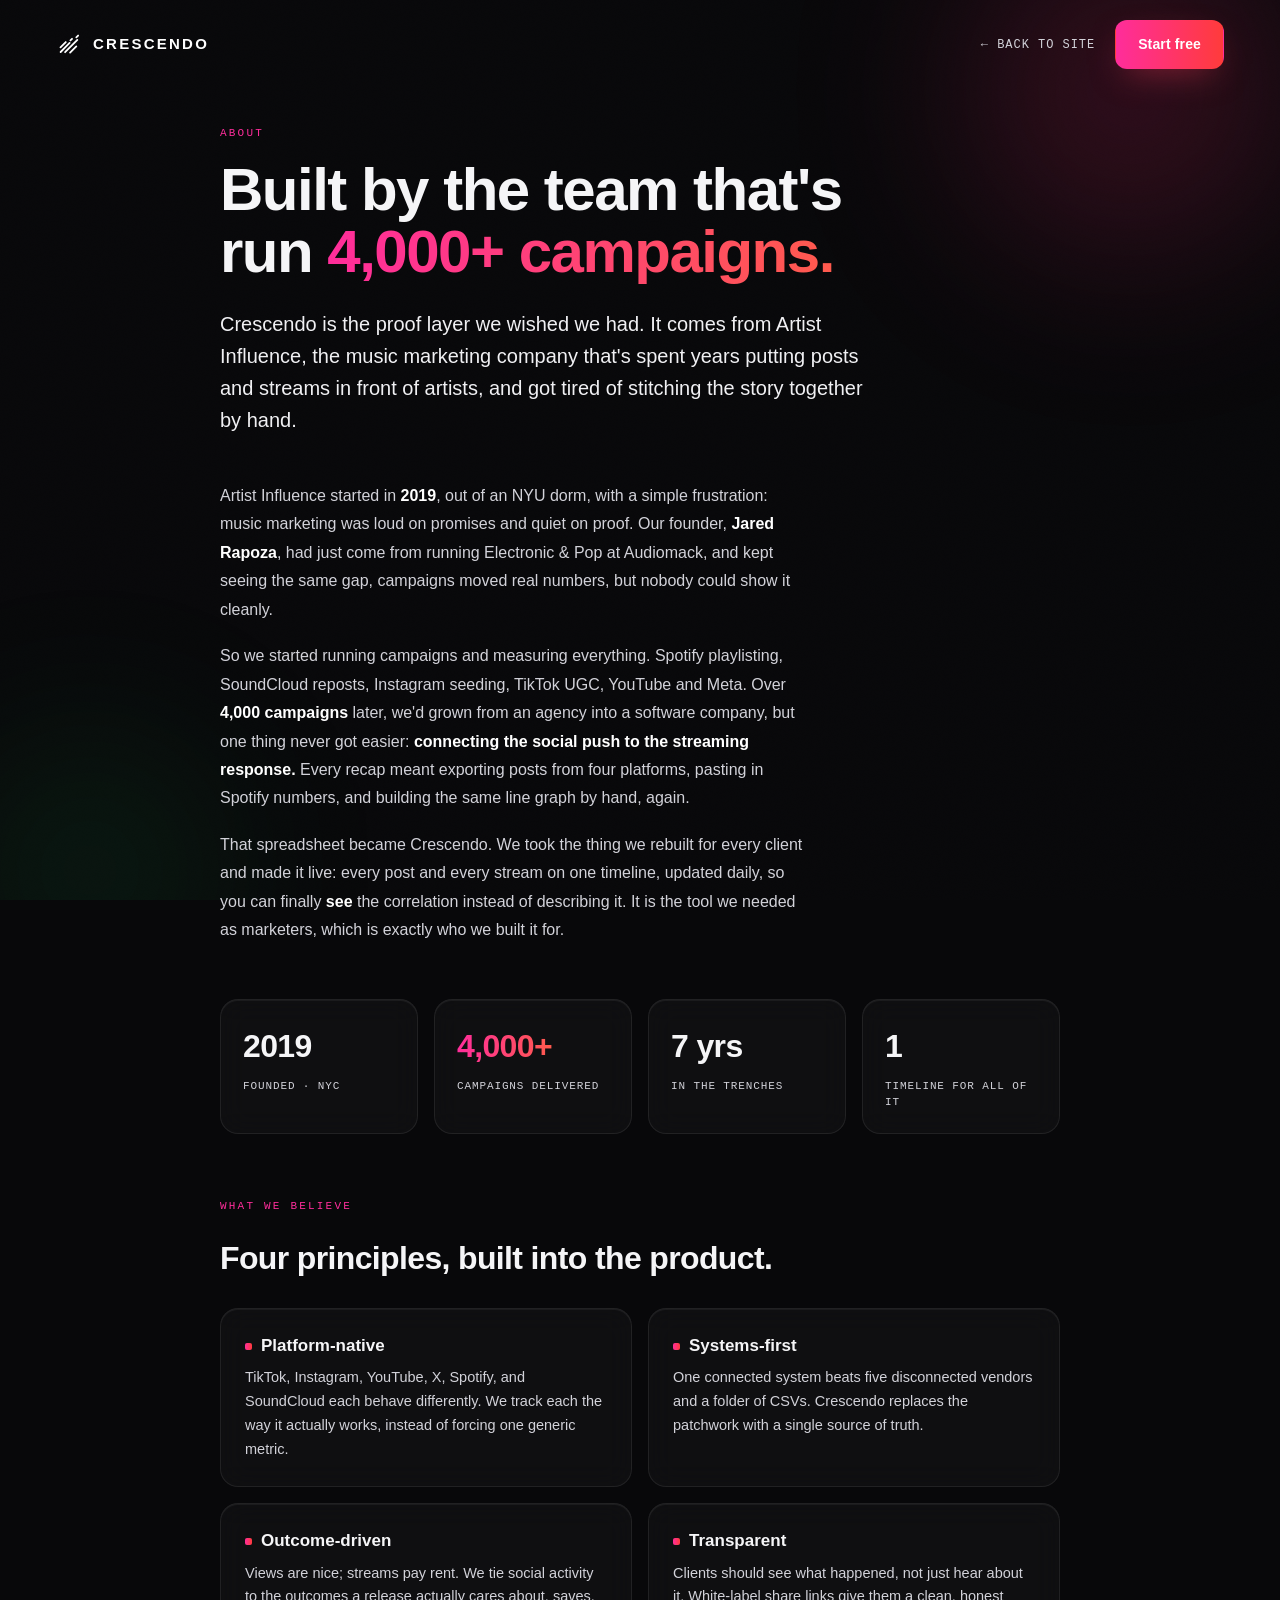
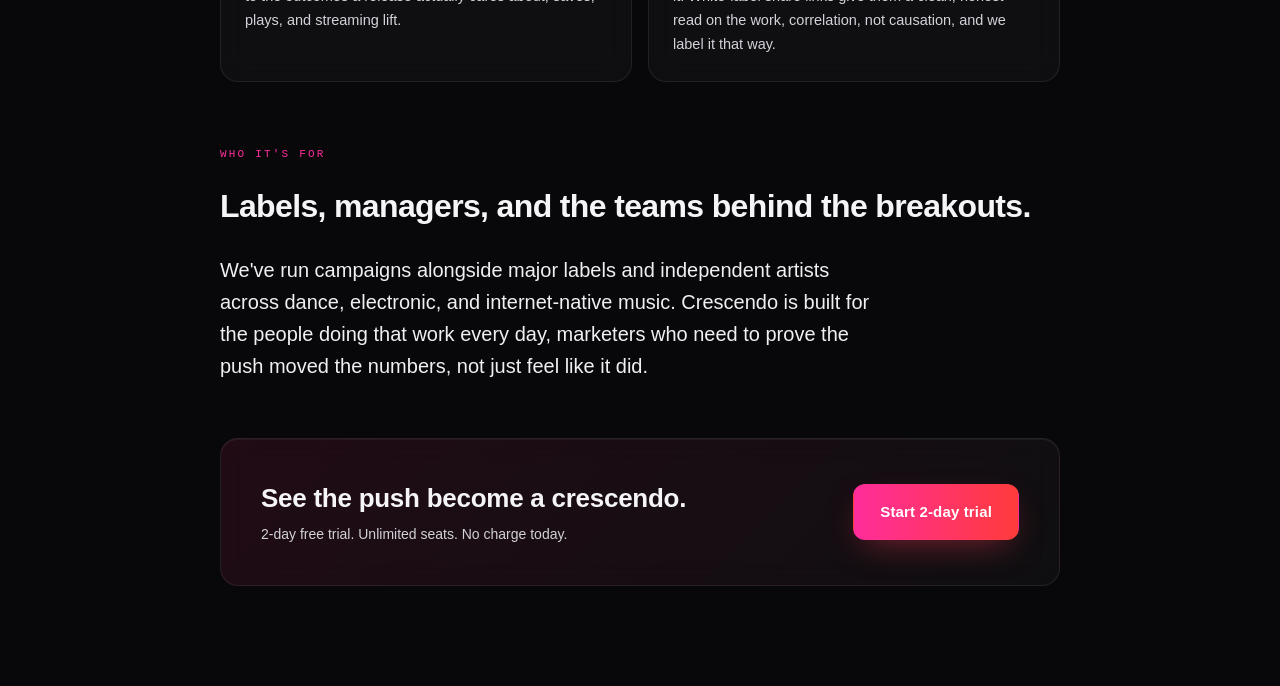
==== about.html @ 893dae6a "Add About, Use Cases, Contact pages; login legal footer - about.html: Crescendo story grounded in re" ====
<!doctype html>
<html lang="en">
<head>
<meta charset="UTF-8" />
<meta name="viewport" content="width=device-width, initial-scale=1, viewport-fit=cover" />
<meta name="theme-color" content="#08080a" />
<meta name="robots" content="noindex" />
<link rel="icon" href="/favicon.ico" sizes="any" />
<link rel="icon" type="image/svg+xml" href="/favicon.svg" />
<link rel="apple-touch-icon" href="/apple-touch-icon.png" />
<title>About — Crescendo</title>
<link rel="stylesheet" href="/auth.css" />
<style>
.topbar{position:relative;z-index:5;display:flex;align-items:center;justify-content:space-between;padding:20px clamp(20px,5vw,56px)}
.topbar .right{display:flex;align-items:center;gap:20px}
.topbar .back{font-family:var(--mono);font-size:12px;letter-spacing:.08em;text-transform:uppercase;color:var(--faint)}
.topbar .back:hover{color:#fff}
main{position:relative;z-index:5;max-width:920px;margin:0 auto;padding:30px clamp(20px,5vw,40px) 100px}
.eyebrow{font-family:var(--mono);font-size:11px;letter-spacing:.2em;text-transform:uppercase;color:var(--pink)}
.hero h1{font-size:clamp(34px,6vw,60px);font-weight:800;letter-spacing:-.025em;line-height:1.04;margin:16px 0 0}
.hero h1 .a{background:linear-gradient(90deg,#ff2d9b,#ff5a4d);-webkit-background-clip:text;background-clip:text;color:transparent}
.lead{color:var(--muted);font-size:clamp(17px,2vw,20px);line-height:1.6;margin:24px 0 0;max-width:60ch}
.prose{margin:46px 0 0}
.prose p{color:var(--faint);font-size:16px;line-height:1.78;margin:18px 0;max-width:66ch}
.prose strong{color:#fff;font-weight:700}
.stats{display:grid;grid-template-columns:repeat(4,1fr);gap:16px;margin:54px 0}
@media (max-width:720px){.stats{grid-template-columns:repeat(2,1fr)}}
.stat{padding:22px}
.stat .n{font-size:32px;font-weight:800;letter-spacing:-.02em}
.stat .n .a{background:linear-gradient(90deg,#ff2d9b,#ff5a4d);-webkit-background-clip:text;background-clip:text;color:transparent}
.stat .l{color:var(--faint);font-family:var(--mono);font-size:11px;letter-spacing:.08em;text-transform:uppercase;margin-top:8px}
.h2{font-size:clamp(24px,3.4vw,32px);font-weight:800;letter-spacing:-.02em;margin:18px 0 6px}
.vals{display:grid;grid-template-columns:1fr 1fr;gap:16px;margin:26px 0 0}
@media (max-width:720px){.vals{grid-template-columns:1fr}}
.val{padding:24px}
.val h3{font-size:17px;font-weight:800;margin-bottom:8px}
.val h3 .dot{display:inline-block;width:7px;height:7px;border-radius:2px;background:var(--grad);margin-right:9px;vertical-align:middle}
.val p{color:var(--faint);font-size:14.5px;line-height:1.65}
.cta-band{margin-top:56px;padding:40px;display:flex;align-items:center;justify-content:space-between;gap:24px;flex-wrap:wrap;text-align:left;
  background:linear-gradient(135deg,rgba(255,45,120,.1),var(--surface-1))}
.cta-band h3{font-size:clamp(20px,2.6vw,26px);font-weight:800;letter-spacing:-.01em}
.cta-band p{color:var(--faint);font-size:14px;margin-top:6px}
.section{margin-top:58px}
</style>
</head>
<body>
<div class="ambient"><i class="a1"></i><i class="a2"></i></div>
<div class="grain"></div>
<div class="cursor-dot" id="cdot"></div>

<header class="topbar">
  <a class="logo" href="/" aria-label="Crescendo home">
    <svg class="mark" viewBox="0 0 100 100" fill="none" stroke="#fff" stroke-width="7" stroke-linecap="round"><line x1="17.3" y1="59.2" x2="37.6" y2="38.8"/><line x1="17.8" y1="76.9" x2="52.4" y2="42.2"/><line x1="35" y1="77.7" x2="82.1" y2="30.5"/><line x1="54.2" y1="79.2" x2="78.1" y2="55.5"/><line x1="55.5" y1="32.6" x2="61.7" y2="26.3"/><line x1="78.2" y1="20.4" x2="85" y2="13.6"/></svg>
    CRESCENDO
  </a>
  <div class="right"><a class="back" href="/">← Back to site</a><a class="btn btn-primary" href="/checkout.html?plan=growth">Start free</a></div>
</header>

<main>
  <section class="hero">
    <span class="eyebrow">About</span>
    <h1>Built by the team that's<br>run <span class="a">4,000+ campaigns.</span></h1>
    <p class="lead">Crescendo is the proof layer we wished we had. It comes from Artist Influence, the music marketing company that's spent years putting posts and streams in front of artists, and got tired of stitching the story together by hand.</p>
  </section>

  <section class="prose">
    <p>Artist Influence started in <strong>2019</strong>, out of an NYU dorm, with a simple frustration: music marketing was loud on promises and quiet on proof. Our founder, <strong>Jared Rapoza</strong>, had just come from running Electronic &amp; Pop at Audiomack, and kept seeing the same gap, campaigns moved real numbers, but nobody could show it cleanly.</p>
    <p>So we started running campaigns and measuring everything. Spotify playlisting, SoundCloud reposts, Instagram seeding, TikTok UGC, YouTube and Meta. Over <strong>4,000 campaigns</strong> later, we'd grown from an agency into a software company, but one thing never got easier: <strong>connecting the social push to the streaming response.</strong> Every recap meant exporting posts from four platforms, pasting in Spotify numbers, and building the same line graph by hand, again.</p>
    <p>That spreadsheet became Crescendo. We took the thing we rebuilt for every client and made it live: every post and every stream on one timeline, updated daily, so you can finally <strong>see</strong> the correlation instead of describing it. It is the tool we needed as marketers, which is exactly who we built it for.</p>
  </section>

  <div class="stats">
    <div class="glass stat"><div class="n">2019</div><div class="l">Founded · NYC</div></div>
    <div class="glass stat"><div class="n"><span class="a">4,000+</span></div><div class="l">Campaigns delivered</div></div>
    <div class="glass stat"><div class="n">7 yrs</div><div class="l">In the trenches</div></div>
    <div class="glass stat"><div class="n">1</div><div class="l">Timeline for all of it</div></div>
  </div>

  <section class="section">
    <span class="eyebrow">What we believe</span>
    <div class="h2">Four principles, built into the product.</div>
    <div class="vals">
      <div class="glass val"><h3><span class="dot"></span>Platform-native</h3><p>TikTok, Instagram, YouTube, X, Spotify, and SoundCloud each behave differently. We track each the way it actually works, instead of forcing one generic metric.</p></div>
      <div class="glass val"><h3><span class="dot"></span>Systems-first</h3><p>One connected system beats five disconnected vendors and a folder of CSVs. Crescendo replaces the patchwork with a single source of truth.</p></div>
      <div class="glass val"><h3><span class="dot"></span>Outcome-driven</h3><p>Views are nice; streams pay rent. We tie social activity to the outcomes a release actually cares about, saves, plays, and streaming lift.</p></div>
      <div class="glass val"><h3><span class="dot"></span>Transparent</h3><p>Clients should see what happened, not just hear about it. White-label share links give them a clean, honest read on the work, correlation, not causation, and we label it that way.</p></div>
    </div>
  </section>

  <section class="section">
    <span class="eyebrow">Who it's for</span>
    <div class="h2">Labels, managers, and the teams behind the breakouts.</div>
    <p class="lead">We've run campaigns alongside major labels and independent artists across dance, electronic, and internet-native music. Crescendo is built for the people doing that work every day, marketers who need to prove the push moved the numbers, not just feel like it did.</p>
  </section>

  <div class="glass cta-band">
    <div><h3>See the push become a crescendo.</h3><p>2-day free trial. Unlimited seats. No charge today.</p></div>
    <a class="btn btn-primary btn-lg" href="/checkout.html?plan=growth">Start 2-day trial</a>
  </div>
</main>

<script>
(function(){
  if(matchMedia('(prefers-reduced-motion:reduce)').matches||!matchMedia('(pointer:fine)').matches)return;
  var dot=document.getElementById('cdot');
  addEventListener('mousemove',function(e){dot.style.left=e.clientX+'px';dot.style.top=e.clientY+'px';dot.style.opacity='1';},{passive:true});
  addEventListener('mouseout',function(){dot.style.opacity='0';});
})();
</script>
</body>
</html>
---- auth.css ----
/* Crescendo — shared styles for checkout / login / app (matches index.html brand) */
:root{
  --bg:#08080a; --bg-2:#0c0c0f;
  --surface-1:rgba(255,255,255,.03); --surface-2:rgba(255,255,255,.055); --surface-3:rgba(255,255,255,.08);
  --border:rgba(255,255,255,.08); --border-2:rgba(255,255,255,.14);
  --fg:#f5f5f7; --muted:#f0f0f3; --faint:#d2d2d9;
  --pink:#ff2d9b; --red:#ff3b3b; --grad:linear-gradient(90deg,#ff2d9b,#ff3b3b); --grad-135:linear-gradient(135deg,#ff2d9b,#ff3b3b);
  --green:#1ed760; --glow:rgba(255,59,90,.5);
  --sans:"Helvetica Neue",Helvetica,-apple-system,BlinkMacSystemFont,"SF Pro Display",Arial,sans-serif;
  --mono:"SF Mono",ui-monospace,SFMono-Regular,Menlo,Consolas,monospace;
  --ease:cubic-bezier(.4,0,.2,1);
}
*{margin:0;padding:0;box-sizing:border-box}
html{-webkit-font-smoothing:antialiased;text-rendering:optimizeLegibility}
body{background:var(--bg);color:var(--fg);font-family:var(--sans);min-height:100vh;position:relative;overflow-x:hidden;line-height:1.5}
a{color:inherit;text-decoration:none}
::selection{background:rgba(255,45,120,.3)}
img,svg{display:block}

/* ambient atmosphere */
.ambient{position:fixed;inset:0;z-index:0;pointer-events:none;overflow:hidden}
.ambient i{position:absolute;border-radius:50%;filter:blur(90px);opacity:.55}
.ambient .a1{width:540px;height:540px;background:radial-gradient(circle,rgba(255,45,120,.5),transparent 60%);top:-180px;right:-120px}
.ambient .a2{width:460px;height:460px;background:radial-gradient(circle,rgba(30,215,96,.26),transparent 60%);bottom:-200px;left:-140px}
.grain{position:fixed;inset:0;z-index:1;pointer-events:none;opacity:.025;mix-blend-mode:overlay;
  background-image:url("data:image/svg+xml,%3Csvg xmlns='http://www.w3.org/2000/svg' width='120' height='120'%3E%3Cfilter id='n'%3E%3CfeTurbulence type='fractalNoise' baseFrequency='.85' numOctaves='2'/%3E%3C/filter%3E%3Crect width='100%25' height='100%25' filter='url(%23n)'/%3E%3C/svg%3E")}

/* glass surface */
.glass{background:var(--surface-1);border:1px solid var(--border);border-radius:18px;
  backdrop-filter:blur(14px);-webkit-backdrop-filter:blur(14px);box-shadow:inset 0 1px 0 rgba(255,255,255,.05)}

/* logo lockup */
.logo{display:inline-flex;align-items:center;gap:11px;font-weight:800;letter-spacing:.15em;font-size:15px;color:#fff}
.logo .mark{width:26px;height:26px;flex:none}

/* buttons */
.btn{display:inline-flex;align-items:center;justify-content:center;gap:9px;font-family:var(--sans);font-weight:700;font-size:14px;
  letter-spacing:.01em;border-radius:12px;padding:13px 22px;cursor:pointer;border:1px solid transparent;
  transition:.25s var(--ease);white-space:nowrap;-webkit-appearance:none}
.btn-primary{background:var(--grad);color:#fff;box-shadow:0 12px 34px -12px var(--glow)}
.btn-primary:hover{filter:brightness(1.08);transform:translateY(-1px)}
.btn-ghost{background:var(--surface-2);color:#fff;border-color:var(--border-2)}
.btn-ghost:hover{background:var(--surface-3)}
.btn-block{width:100%}
.btn-lg{padding:16px 26px;font-size:15px}
.btn[disabled]{opacity:.72;cursor:default;transform:none;filter:none}

/* form fields */
.field{margin-bottom:15px}
.field>label{display:block;font-family:var(--mono);font-size:10.5px;letter-spacing:.12em;text-transform:uppercase;color:var(--faint);margin-bottom:8px}
.field input{width:100%;background:var(--surface-1);border:1px solid var(--border-2);border-radius:11px;
  padding:13px 14px;color:#fff;font-family:var(--sans);font-size:15px;transition:.2s var(--ease)}
.field input:focus{outline:none;border-color:var(--pink);box-shadow:0 0 0 3px rgba(255,45,120,.18);background:var(--surface-2)}
.field input::placeholder{color:#6b6b73}
.field input.invalid{border-color:#ff5a4d;box-shadow:0 0 0 3px rgba(255,90,77,.18)}
.row{display:flex;gap:12px}.row .field{flex:1}
.mono{font-family:var(--mono)}
.eyebrow{font-family:var(--mono);font-size:11px;letter-spacing:.2em;text-transform:uppercase;color:var(--faint)}

/* spinner */
.spin{width:16px;height:16px;border:2px solid rgba(255,255,255,.35);border-top-color:#fff;border-radius:50%;animation:spin .7s linear infinite}
@keyframes spin{to{transform:rotate(360deg)}}

/* reveal */
.rise{opacity:0;transform:translateY(14px);animation:rise .7s var(--ease) forwards}
.rise.d1{animation-delay:.06s}.rise.d2{animation-delay:.14s}.rise.d3{animation-delay:.22s}
@keyframes rise{to{opacity:1;transform:none}}

/* red-dot cursor (signature) */
.cursor-dot{position:fixed;top:0;left:0;width:6px;height:6px;border-radius:50%;background:var(--red);
  box-shadow:0 0 12px 2px rgba(255,59,59,.65);transform:translate(-50%,-50%);pointer-events:none;z-index:9999;opacity:0;transition:opacity .3s}

@media (prefers-reduced-motion:reduce){
  .rise{opacity:1;transform:none;animation:none}
  .cursor-dot{display:none!important}
  .spin{animation-duration:0s}
}
@media (max-width:760px){.row{flex-direction:column;gap:0}}
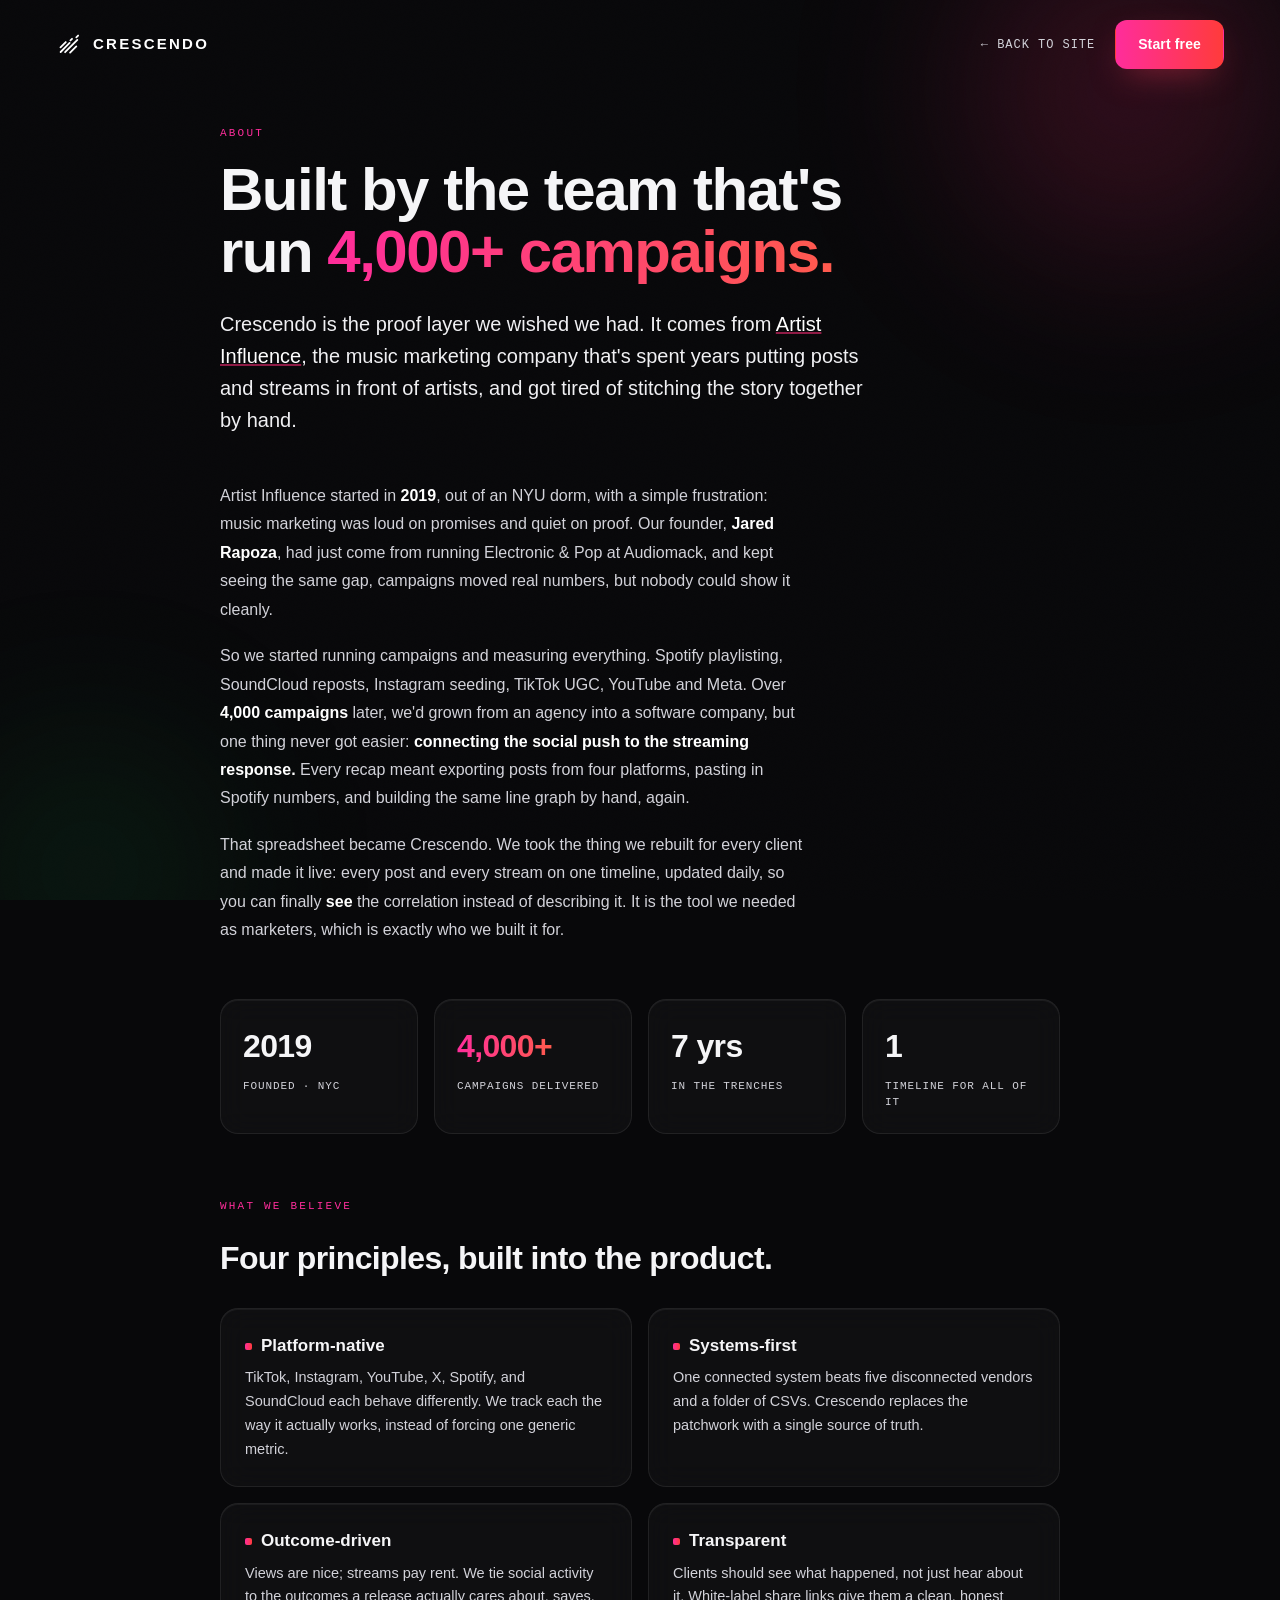
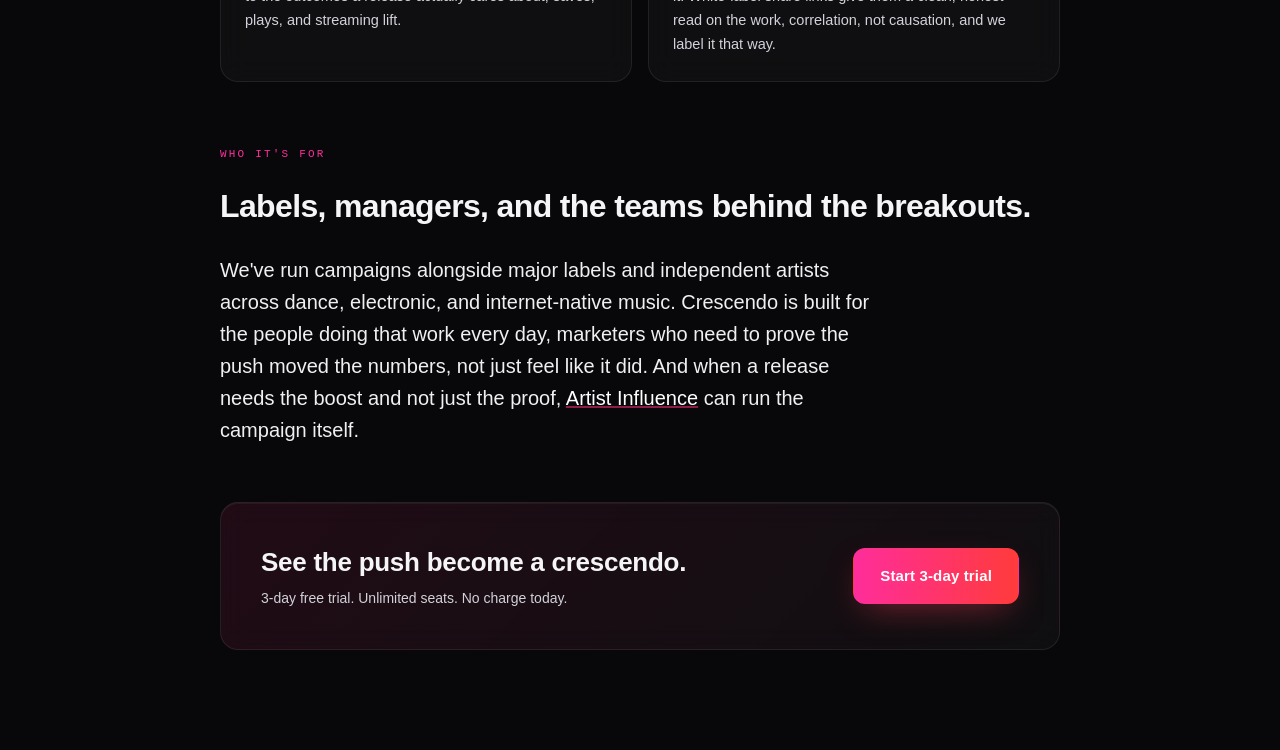
==== commit de7b8e11: "Switch trial to 3 days; link artistinfluence.com + add campaign cross-sell - 2-day trial -> 3-day ev" ====
--- a/about.html
+++ b/about.html
@@ -23,6 +23,8 @@
 .prose{margin:46px 0 0}
 .prose p{color:var(--faint);font-size:16px;line-height:1.78;margin:18px 0;max-width:66ch}
 .prose strong{color:#fff;font-weight:700}
+.lead a,.prose a{color:#fff;text-decoration:underline;text-decoration-color:rgba(255,45,120,.55)}
+.lead a:hover,.prose a:hover{text-decoration-color:var(--pink)}
 .stats{display:grid;grid-template-columns:repeat(4,1fr);gap:16px;margin:54px 0}
 @media (max-width:720px){.stats{grid-template-columns:repeat(2,1fr)}}
 .stat{padding:22px}
@@ -60,7 +62,7 @@
   <section class="hero">
     <span class="eyebrow">About</span>
     <h1>Built by the team that's<br>run <span class="a">4,000+ campaigns.</span></h1>
-    <p class="lead">Crescendo is the proof layer we wished we had. It comes from Artist Influence, the music marketing company that's spent years putting posts and streams in front of artists, and got tired of stitching the story together by hand.</p>
+    <p class="lead">Crescendo is the proof layer we wished we had. It comes from <a href="https://www.artistinfluence.com" target="_blank" rel="noopener">Artist Influence</a>, the music marketing company that's spent years putting posts and streams in front of artists, and got tired of stitching the story together by hand.</p>
   </section>
 
   <section class="prose">
@@ -90,12 +92,12 @@
   <section class="section">
     <span class="eyebrow">Who it's for</span>
     <div class="h2">Labels, managers, and the teams behind the breakouts.</div>
-    <p class="lead">We've run campaigns alongside major labels and independent artists across dance, electronic, and internet-native music. Crescendo is built for the people doing that work every day, marketers who need to prove the push moved the numbers, not just feel like it did.</p>
+    <p class="lead">We've run campaigns alongside major labels and independent artists across dance, electronic, and internet-native music. Crescendo is built for the people doing that work every day, marketers who need to prove the push moved the numbers, not just feel like it did. And when a release needs the boost and not just the proof, <a href="https://www.artistinfluence.com" target="_blank" rel="noopener">Artist Influence</a> can run the campaign itself.</p>
   </section>
 
   <div class="glass cta-band">
-    <div><h3>See the push become a crescendo.</h3><p>2-day free trial. Unlimited seats. No charge today.</p></div>
-    <a class="btn btn-primary btn-lg" href="/checkout.html?plan=growth">Start 2-day trial</a>
+    <div><h3>See the push become a crescendo.</h3><p>3-day free trial. Unlimited seats. No charge today.</p></div>
+    <a class="btn btn-primary btn-lg" href="/checkout.html?plan=growth">Start 3-day trial</a>
   </div>
 </main>
 
